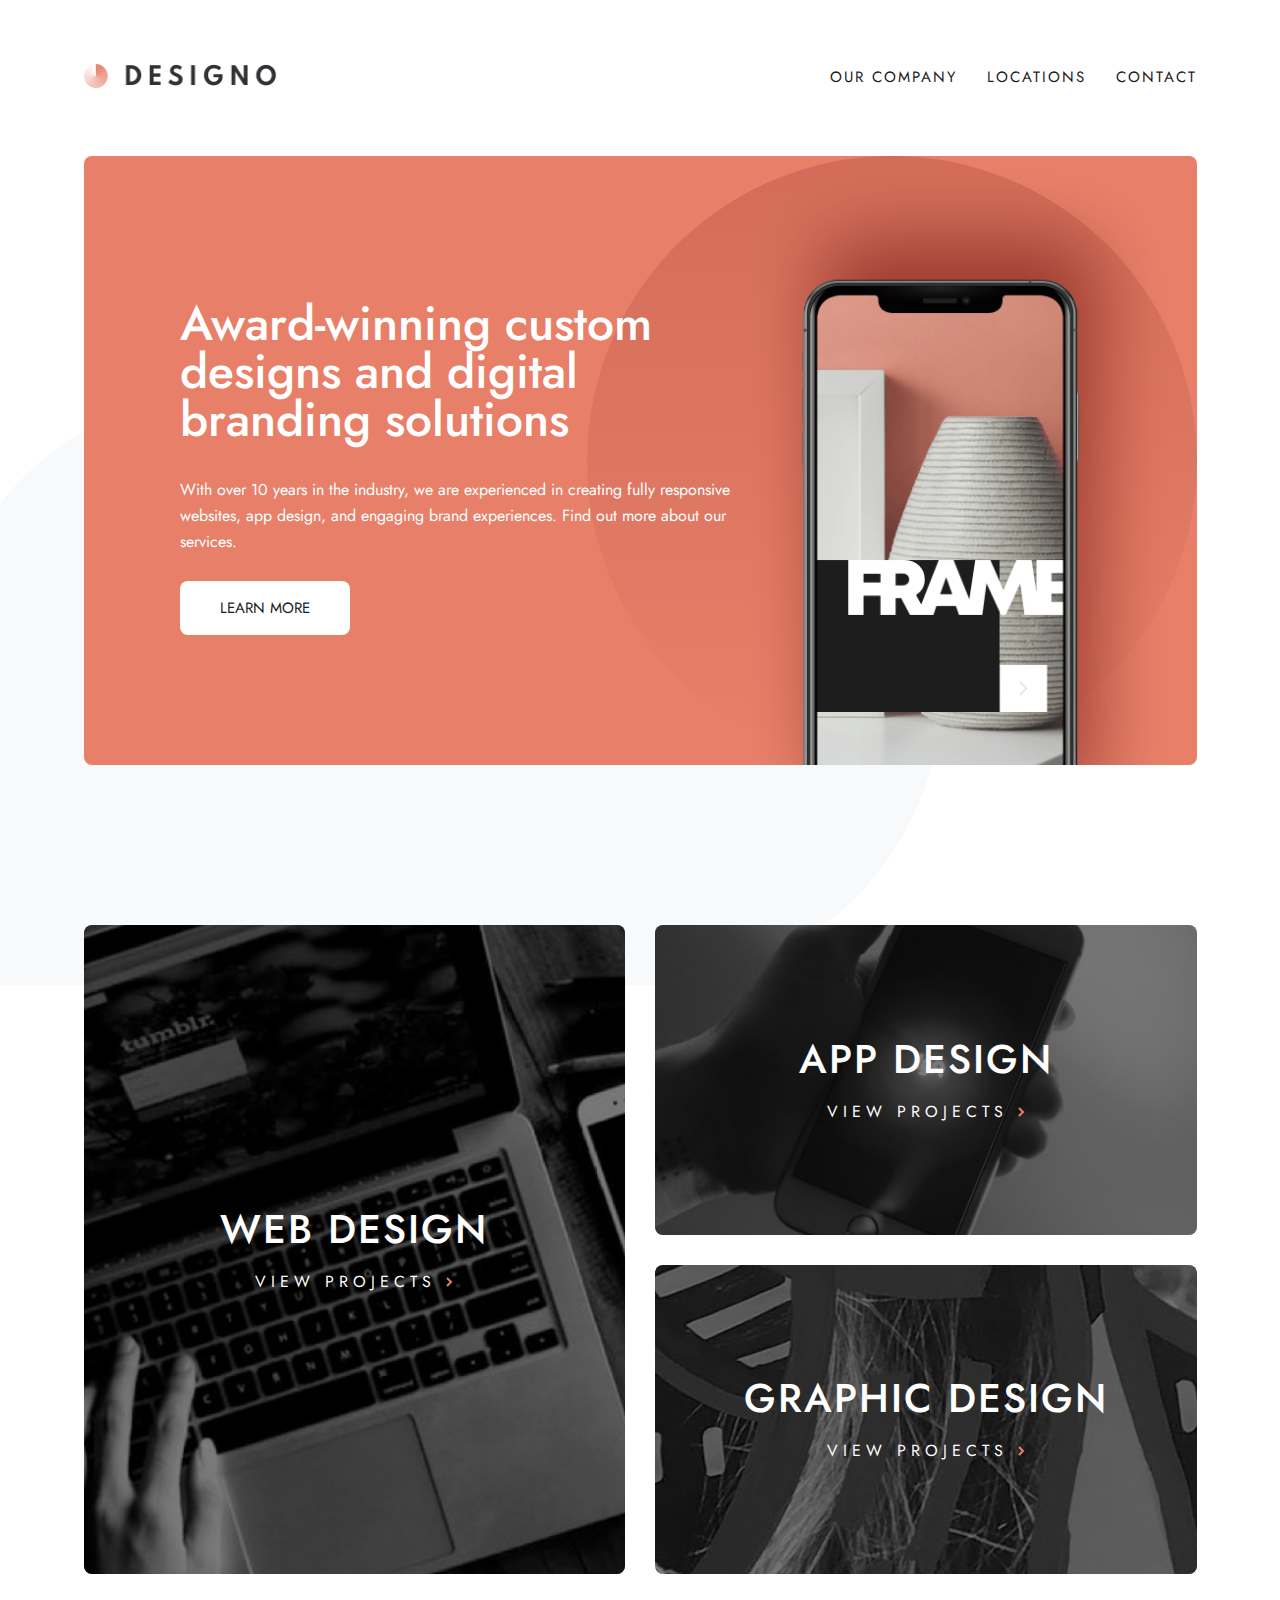
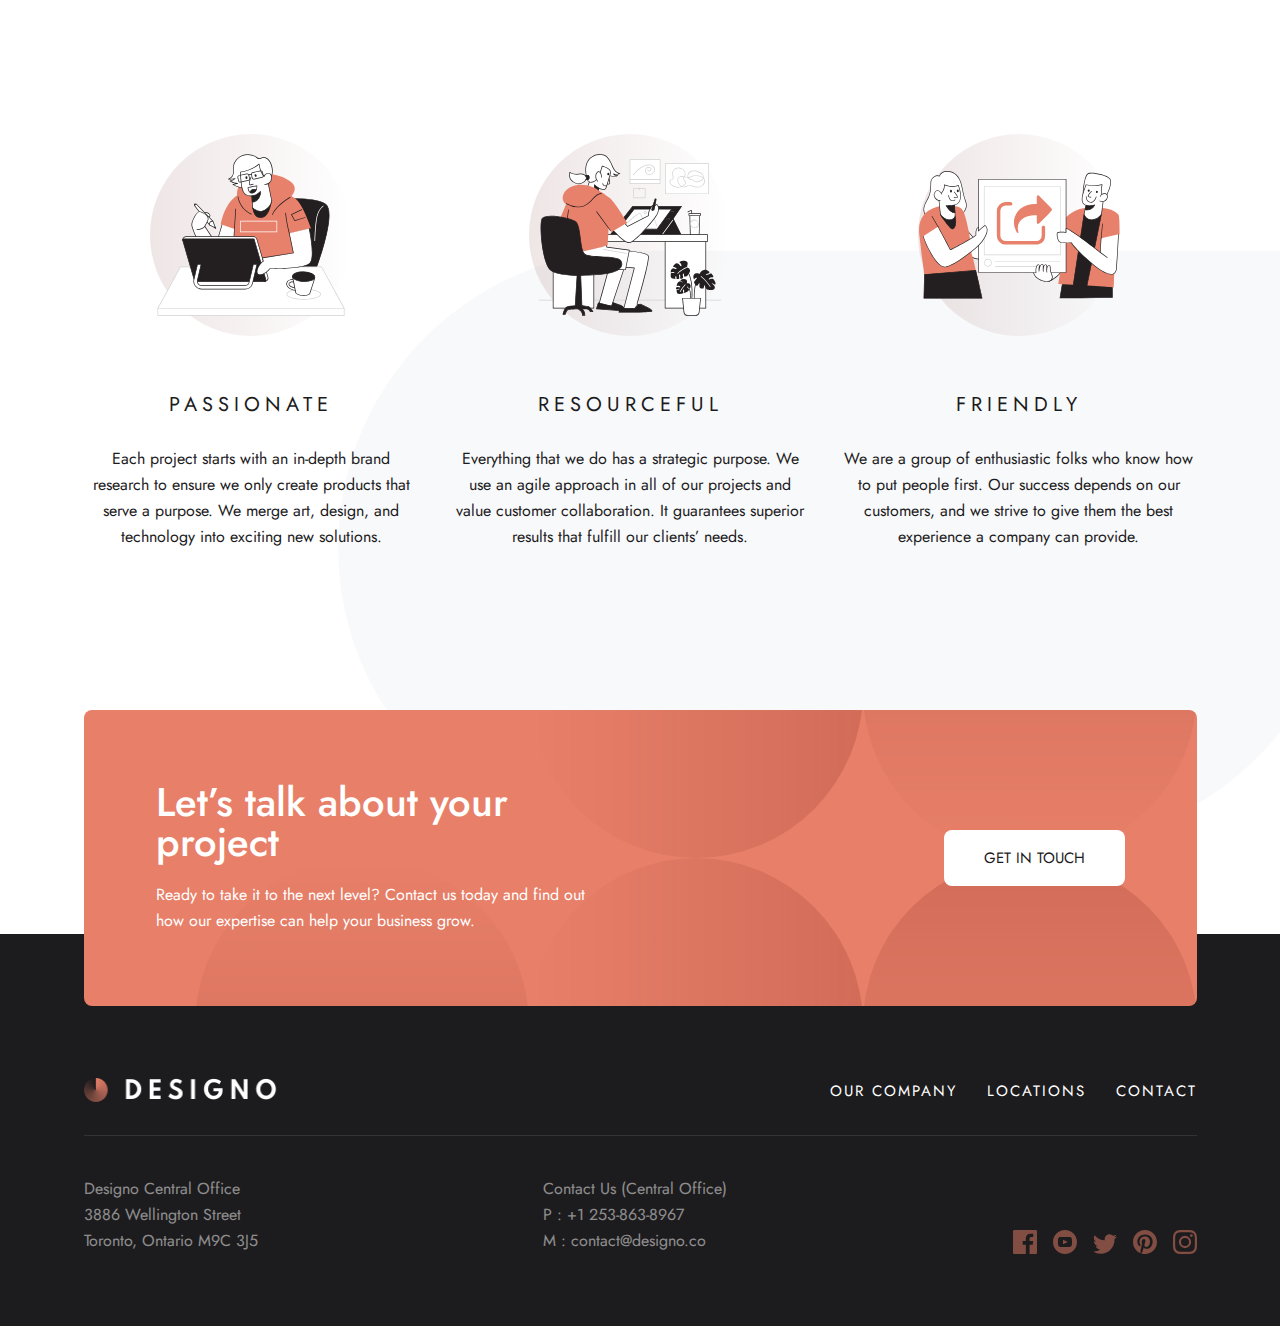
==== index.html @ 43e87605 "First commit of all project files." ====
<!DOCTYPE html>
<html lang="en">
<head>
  <meta charset="UTF-8">
  <meta name="viewport" content="width=device-width, initial-scale=1.0">

  <link rel="icon" type="image/png" sizes="32x32" href="./assets/favicon-32x32.png">
  <link rel="preconnect" href="https://fonts.googleapis.com">
  <link rel="preconnect" href="https://fonts.gstatic.com" crossorigin>
  <link href="https://fonts.googleapis.com/css2?family=Jost:wght@400;500&display=swap" rel="stylesheet">
  <link rel="stylesheet" href="styles/style.css">
  <link rel="stylesheet" href="styles/home-style.css">
  
  <title>Designo Agency Website | Frontend Mentor Challenge</title>
</head>
<body>
  <header class="flex max-width">
    <a href="index.html" class="logo"><img src="assets/shared/desktop/logo-dark.png" alt=""></a>
    <button id="menu-toggle" class="menu-toggle"><img class="menu-toggle__burger" src="assets/shared/mobile/icon-hamburger.svg" alt=""><img class="menu-toggle__close" src="assets/shared/mobile/icon-close.svg" alt=""></button>
    <ul id="header-nav-mobile" class="header__nav flex uppercase fs-300 ltr-spacing-1" role="list" hidden>
      <li><a href="about.html">Our company</a></li>
      <li><a href="locations.html">Locations</a></li>
      <li><a href="contact.html">Contact</a></li>
    </ul>
  </header>
  
  <main class="max-width">
    <div class="overlay"></div>

    <div class="hero clr-white">
      <h1 class="fs-700 line-height-1 medium">Award-winning custom designs and digital branding solutions</h1>
      <p>With over 10 years in the industry, we are experienced in creating fully responsive websites, app design, and engaging brand experiences. Find out more about our services.</p>
      <a href="about.html" class="btn btn--light">Learn more</a>
    </div>


    <div class="services container grid">
      <a href="web-design.html" class="services__box flex clr-white">
        <h2 class="uppercase fs-600 line-height-2 ltr-spacing-1 medium">Web design</h2>
        <div class="cta uppercase clr-white ltr-spacing-2">View projects <span><img src="assets/shared/desktop/icon-right-arrow.svg" alt=""></span></div>
      </a>

      <a href="app-design.html" class="services__box flex clr-white">
        <h2 class="uppercase fs-600 line-height-2 ltr-spacing-1 medium">App design</h2>
        <div class="cta uppercase clr-white ltr-spacing-2">View projects <span><img src="assets/shared/desktop/icon-right-arrow.svg" alt=""></span></div>
      </a>

      <a href="graphic-design.html" class="services__box flex clr-white">
        <h2 class="uppercase fs-600 line-height-2 ltr-spacing-1 medium">Graphic design</h2>
        <div class="cta uppercase clr-white ltr-spacing-2">View projects <span><img src="assets/shared/desktop/icon-right-arrow.svg" alt=""></span></div>
      </a>
    </div>

    <div class="about flex container">
        
      <div class="about__item grid">
        <img src="assets/home/desktop/illustration-passionate.svg" alt="" class="about__item__img">
        <h2 class="about__item__title uppercase fs-500 regular line-height-3 ltr-spacing-2">Passionate</h2>
        <p class="about__item__desc">Each project starts with an in-depth brand research to ensure we only create products that serve a purpose. We merge art, design, and technology into exciting new solutions.</p>
      </div>
      
      <div class="about__item grid">
        <img src="assets/home/desktop/illustration-resourceful.svg" alt="" class="about__item__img">
        <h2 class="about__item__title uppercase fs-500 regular line-height-3 ltr-spacing-2">Resourceful</h2>
        <p class="about__item__desc">Everything that we do has a strategic purpose. We use an agile approach in all of our projects and value customer collaboration. It guarantees superior results that fulfill our clients’ needs.</p>
      </div>
      
      <div class="about__item grid">
        <img src="assets/home/desktop/illustration-friendly.svg" alt="" class="about__item__img">
        <h2 class="about__item__title uppercase fs-500 regular line-height-3 ltr-spacing-2">Friendly</h2>
        <p class="about__item__desc"> We are a group of enthusiastic folks who know how to put people first. Our success depends on our customers, and we strive to give them the best experience a company can provide.</p>
      </div>
      
    </div>

    <div class="page-cta flex container clr-white">
      <div class="page-cta__desc">
        <h2 class="fs-600 line-height-1 medium">Let’s talk about your project</h2>
        <p>Ready to take it to the next level? Contact us today and find out how our expertise can help your business grow.</p>
      </div>
      <a href="contact.html" class="page-cta__btn btn btn--light">Get in touch</a>
    </div>
 
  </main>



  
  <footer class="bg-black">
    <div class="footer__top max-width grid">
      <a href="#" class="logo"><img src="assets/shared/desktop/logo-light.png" alt=""></a>

      <ul class="footer__top__nav flex uppercase fs-300 ltr-spacing-1 clr-white" role="list">
        <li><a href="about.html">Our company</a></li>
        <li><a href="locations.html">Locations</a></li>
        <li><a href="contact.html">Contact</a></li>
      </ul>

      <div class="footer__top__divider"></div>
    </div>

    <div class="footer__bottom max-width flex clr-white">

      <div class="footer__bottom__address">
        <p class="bold">Designo Central Office</p>
        <p>3886 Wellington Street</p>
        <p>Toronto, Ontario M9C 3J5</p>
      </div>

      <div class="footer__bottom__info">
        <p class="bold">Contact Us (Central Office)</p>
        <p>P : +1 253-863-8967</p>
        <p>M : contact@designo.co</p>
      </div>

      <div class="footer__bottom__social flex">
        <a href="" class="footer__social__facebook"><img src="assets/shared/desktop/icon-facebook.svg" alt=""></a>
        <a href="" class="footer__social__youtube"><img src="assets/shared/desktop/icon-youtube.svg" alt=""></a>
        <a href="" class="footer__social__twitter"><img src="assets/shared/desktop/icon-twitter.svg" alt=""></a>
        <a href="" class="footer__social__pinterest"><img src="assets/shared/desktop/icon-pinterest.svg" alt=""></a>
        <a href="" class="footer__social__instagram"><img src="assets/shared/desktop/icon-instagram.svg" alt=""></a>
      </div>
    </div>
  </footer>

  <script src="apps/app.js"></script>
</body>
</html>
---- styles/style.css ----
/*************************/
/**** CUSTOM VARIABLES ***/
/*************************/

:root {

  /* Font families */
  --ff-sans: 'Jost', sans-serif;

  /* Font sizes */
  --fs-700: 2rem;
  --fs-600: 1.75rem;
  --fs-500: 1.25rem;
  --fs-400: 0.9375rem;
  --fs-300: 0.9375rem;
  
  /* Font weights */
  --fw-medium: 500;
  --fw-reg: 400;

  /* Letter spacing */
  --ltr-sp-1: 2px;
  --ltr-sp-2: 5px;

  /* Line heights */
  --lh-1: 1.125;
  --lh-2: 1.2;
  --lh-3: 1.3;
  --lh-4: 1.625;

  /* Colors */
  --clr-accent: 11 73% 66%;
  --clr-accent-light: 11 100% 80%;
  --clr-accent-lightest: 12 100% 98%;
  
  --clr-black: 270 3% 11%;
  --clr-grey-dark: 264 5% 20%;

  --clr-grey-light: 210 17% 95%;
  --clr-white: 0 0% 100%;

  --gap: 1.875rem;

}

@media (min-width: 42em){
  :root {
  
    /* Font sizes */
    --fs-700: 3rem;
    --fs-600: 2.5rem;
    --fs-500: 1.25rem;
    --fs-400: 1rem;
    --fs-300: 0.9375rem;
  

    /* Line heights */
    --lh-1: 1;
    --lh-2: 1.2;
    --lh-3: 1.3;
    --lh-4: 1.625;
  
    --gap: 1.875rem;
  
  }
}

@media (min-width: 60em){
  :root {
  
    /* Font sizes */
    --fs-700: 3rem;
    --fs-600: 2.5rem;
    --fs-500: 1.25rem;
    --fs-400: 1rem;
    --fs-300: 0.9375rem;
  
 
    /* Line heights */
    --lh-1: 1;
    --lh-2: 1.2;
    --lh-3: 1.3;
    --lh-4: 1.625;
  
    --gap: 1.875rem;
  
  }
}



/*************************/
/********* RESET *********/
/*************************/

/* Box sizing rules */
*,
*::before,
*::after {
  box-sizing: border-box;
}

*{
  outline-offset: 10px;
  transition: outline-offset .1s ease-in;
}

*:focus {
  outline-offset: 5px;
  outline: 2px solid hsl(var(--clr-grey-dark) / .4);
}

/* Remove default margin */
body,
h1,
h2,
h3,
h4,
p,
figure,
blockquote,
dl,
dd {
  margin: 0;
}

/* Remove list styles on ul, ol elements with a list role, which suggests default styling will be removed */
ul[role='list'],
ol[role='list'] {
  list-style: none;
  margin: 0;
  padding: 0;
}

/* Set core root defaults */
html:focus-within {
  scroll-behavior: smooth;
}

/* Set core body defaults */
body {
  font-family: var(--ff-sans);
  font-weight: 400;
  font-size: var(--fs-400);
  color: hsl(var(--clr-black));
  min-height: 100vh;
  width: 100%;
  text-rendering: optimizeSpeed;
  line-height: var(--lh-4);
  position: relative;
  overflow-x: hidden;
}

body.noscroll {
    position: fixed; 
    overflow-y: scroll;
    width: 100%;
}

a {
  color: hsl(var(--clr-black));
  text-decoration: none;
}

/* Make images easier to work with */
img,
picture {
  max-width: 100%;
  display: block;
}

/* Inherit fonts for inputs and buttons */
input,
button,
textarea,
select {
  font: inherit;
}

/* Remove all animations, transitions and smooth scroll for people that prefer not to see them */
@media (prefers-reduced-motion: reduce) {
  html:focus-within {
   scroll-behavior: auto;
  }
  
  *,
  *::before,
  *::after {
    animation-duration: 0.01ms !important;
    animation-iteration-count: 1 !important;
    transition-duration: 0.01ms !important;
    scroll-behavior: auto !important;
  }
}


/*************************/
/**** UTILITY CLASSES ****/
/*************************/

.grid {
  display: grid;
  gap: var(--gap);
}

.flex {
  display: flex;
  gap: var(--gap);
}

.max-width {
  max-width: 1145px;
  margin: 0 auto;
  padding-inline: 1.5rem;
}

.container {
  margin-top: 120px;
}

.uppercase {
  text-transform: uppercase;
}

/* Font sizes */
.fs-700{font-size: var(--fs-700);}
.fs-600{font-size: var(--fs-600);}
.fs-500{font-size: var(--fs-500);}
.fs-400{font-size: var(--fs-400);}
.fs-300{font-size: var(--fs-300);}

/* Font weights */
.medium{font-weight: var(--fw-medium);}
.regular{font-weight: var(--fw-reg);}

/* Letter spacing */
.ltr-spacing-1{letter-spacing: var(--ltr-sp-1);}
.ltr-spacing-2{letter-spacing: var(--ltr-sp-2);}

/* Line heights */
.line-height-1{line-height: var(--lh-1);}
.line-height-2{line-height: var(--lh-2);}
.line-height-3{line-height: var(--lh-3);}
.line-height-4{line-height: var(--lh-4);}

/* Text colors */
.clr-accent{color: hsl(var(--clr-accent));}
.clr-black{color: hsl(var(--clr-black));}
.clr-grey-dark{color: hsl(var(--clr-grey-dark));}
.clr-white{color: hsl(var(--clr-white));}

/* Background colors */
.bg-accent{background-color: hsl(var(--clr-accent));}
.bg-accent-light{background-color: hsl(var(--clr-accent-light));}
.bg-accent-lightest{background-color: hsl(var(--clr-accent-lightest));}
.bg-black{background-color: hsl(var(--clr-black));}
.bg-grey-dark{background-color: hsl(var(--clr-grey-dark));}
.bg-grey-light{background-color: hsl(var(--clr-grey-light));}
.bg-white{background-color: hsl(var(--clr-white));}

@media (min-width: 48em) {

  .max-width {
    padding-inline: 2rem;
  }

}

@media (min-width: 60em) {
 
  .max-width {
    padding-inline: 1rem;
  }

  .container {
    margin-top: 160px;
  }

}

/*************************/
/****** COMPONENTS *******/
/*************************/


/* Body background shapes */

@media (min-width: 60em) {

  body::before {
    content: url(/assets/shared/desktop/bg-pattern-leaf.svg);
    position: absolute;
    left: 50vw;
    z-index: -1;
    transform: translate(-70%, 45%);
  }
  
  body::after {
    content: url(/assets/shared/desktop/bg-pattern-leaf.svg);
    position: absolute;
    bottom: 0;
    right: 50vw;
    transform: translate(70%,-80%) scale(-1,-1);
    z-index: -1;
  }
  
}



/* Header */

header {
  justify-content: space-between;
  align-items: center;
  padding: 2rem 2.5rem;
  border-bottom: 1px solid hsl(var(--clr-white) / .1);
  position: relative;
  z-index: 20;
}

.logo {
  max-width: 200px;
  outline-color: hsl(var(--clr-accent));
}

.menu-toggle {
  position: relative;
  width: 20px;
  height: 20px;
  cursor: pointer;
  outline-color: hsl(var(--clr-accent));
  border: none;
  background: transparent;
  padding: 0;
}

.menu-toggle img{
  position: absolute;
  left: 0;
  top: 0;
  transition: opacity .1s linear;
}

.menu-hamburger {
  opacity: 1;
}

.menu-toggle__close {
  opacity: 0;
}

.header__nav {
  flex-direction: column;
  position: absolute;
  top: 5.5rem;
  left: 0;
  right: 0;
  padding: 2rem!important;
  background-color: hsl(var(--clr-black));
  z-index: 15;
  opacity: 0;
  transform: translateY(-200%);
  transform-origin: top right;
  transition: opacity .2s ease-in, transform 0s linear .2s;
}

.header__nav.active {
  opacity: 1;
  transform: translateY(0);
  transition: opacity .4s ease-in;
}

.header__nav a {
  color: hsl(var(--clr-white));
  text-decoration: none;
  outline-color: hsl(var(--clr-accent));
}

.header__nav a:hover {
  text-decoration: underline;
}

.overlay.active {
  background-color: hsl(var(--clr-black) / .6);
  position: absolute;
  top: 5.5rem;
  bottom: 0;
  left: 0;
  right: 0;
  z-index: 5;
}

@media (min-width: 48em) {
  header {
    padding-block: 4rem;
  }

  .menu-toggle {
    display: none;
  }

  .header__nav {
    flex-direction: row;
    position: relative;
    top: unset;
    left: unset;
    right: unset;
    padding: 0rem!important;
    background-color: hsl(var(--clr-white));
    opacity: 1;
    transform: translateX(0);
  }

  .header__nav a {
    color: hsl(var(--clr-black));
  }
}



/* Main */

main {
  padding-inline: 2.5rem;
}


/* Black grid styles */

.services {
  grid-template-columns: 1fr;
}

.services__box {
  border-radius: 8px;
  aspect-ratio: 1.75;
  flex-direction: column;
  align-items: center;
  justify-content: center;
  gap: 1rem;
  cursor: pointer;
  position: relative;
  z-index: 1;
  transition: all .2s ease-in;
}

.services__box:after {
  content:'';
  position: absolute;
  top: 0;
  left: 0;
  bottom: 0;
  right: 0;
  background-color: hsl(0, 0%, 0%, .5);
  z-index: 2;
  border-radius: 8px;
  transition: all .2s ease-in;
}

.services__box:hover:after {
  background-color: hsl(var(--clr-accent) / .8);
}

.services h2,
.services .cta {
  position: relative;
  z-index: 3;
  transition: all .2s ease-in;
}

.services span {
  display: inline-block;
  transition: all .2s ease-in;
}

.services__box:hover .cta {
  transform: translateX(15px);
}

.services__box:hover .cta span {
  transform: translateX(-400%);
  opacity: 0;
}

@media (min-width: 48em) {

  .services__box {
    aspect-ratio: 3.4;
  }

}

@media (min-width: 60em) {
 
  .services {
    grid-template-columns: 1fr 1fr;
  }

  .services__box {
    aspect-ratio: 1.75;
  }


}


/* Buttons */

.btn {
  font-size: var(--fs-300);
  border: none;
  border-radius: 8px;
  padding: 1rem 2.5rem;
  max-width: 200px;
  cursor: pointer;
  text-transform: uppercase;
  text-decoration: none;
  transition: background-color .3s ease, color .3s ease;
}

.btn--light {
  background-color: hsl(var(--clr-white));
}

.btn--light:hover,
.btn--peach:hover {
  background-color: hsl(var(--clr-accent-light));
  color: hsl(var(--clr-white));
}

.btn--light:hover,
.btn--peach:hover {
  background-color: hsl(var(--clr-accent-light));
  color: hsl(var(--clr-white));
}

.btn--peach {
  background-color: hsl(var(--clr-accent));
  color: hsl(var(--clr-white));
}



/* Locations */

.locations {
  flex-direction: column;
  gap: 5rem;
  margin-bottom: 120px;
}

.locations__item {
  text-align: center;
  gap: .5rem;
  justify-items: center;
}

.locations__item__img {
  background-image: url(/assets/shared/desktop/bg-pattern-small-circle.svg);
  background-size: contain;
  background-repeat: no-repeat;
  margin: 0 auto;
}

.locations__item__title {
  padding-block: 2.4em 1.3em;
}


@media (min-width: 60em) {
 
  .locations {
    flex-direction: row;
    margin-bottom: 160px;
    justify-content: center;
    gap: 11rem;
  }

  .locations__item {
    text-align: center;
    gap: .5rem;
    grid-template-areas:
      'img'
      'title'
      'desc';
  }

  .locations__item__img {
    padding-right: 0;
  }

  .locations__item__title {
    padding-block: 2.4em 1em;
  }

}


/* Page CTA */

.page-cta {
  border-radius: 8px;
  padding: 4rem 1.5rem;
  text-align: center;
  flex-direction: column;
  justify-content: space-between;
  align-items: center;
  margin-bottom: -4.5rem;
  position: relative;
  z-index-2;

  background: url(/assets/shared/desktop/bg-pattern-call-to-action.svg), hsl(var(--clr-accent));
  background-size: 275%;
  background-repeat: no-repeat;
  background-position: center right;
}

.page-cta__desc {
  max-width: 500px;
}

.page-cta__desc h2 {
  padding-bottom: .5em;
}


@media (min-width: 48em) {

  .page-cta {
    padding: 3.6rem;
    background-size: 150%;
    background-position: center center;
  }

}

@media (min-width: 60em) {
 
  .page-cta {
    padding: 4.5rem;
    background-size: 90%;
    flex-direction: row;
    text-align: left;
    background-position: center right;
  }

  .page-cta__desc {
    max-width: 450px;
  }

}

/* Footer */

footer {
  padding: 9rem 0 4.5rem;
  text-align: center;
}

.footer__top {
  padding-bottom: 2.5rem;
  justify-items: center;
  grid-template-columns: 1fr;
  grid-template-areas:
    'logo'
    'divider'
    'menu';
}

.footer__top .logo {
  grid-area: logo;

}

.footer__top ul {
  grid-area: menu;
  flex-direction: column;
  align-items: center;
}

.footer__top a {
  color: hsl(var(--clr-white));
  text-decoration: none;
}

.footer__top a:hover {
  text-decoration: underline;
}

.footer__top__divider {
  grid-area: divider;
  width: 100%;
  border-bottom: 1px solid hsl(var(--clr-white) / .1);
}

.footer__bottom {
  flex-direction: column;
  align-items: center;
  opacity: .5;
  gap: 2.5rem;
}

.footer__bottom__social {
  align-items: flex-end;
  gap: 1rem;
}

.footer__bottom__social a:hover img {
  fill: hsl(var(--clr-accent-light));
}


@media (min-width: 48em) {

  footer {
    text-align: left;
  }

  .footer__top {
    padding-bottom: 2.5rem;
    justify-items: unset;
    grid-template-columns: 1fr 1fr;
    grid-template-areas:
      'logo menu'
      'divider divider';
  }

  .footer__top ul {
    flex-direction: row;
    justify-content: end;
  }

  .footer__top li:hover {
    text-decoration: underline;
  }

  .footer__bottom {
    flex-direction: row;
    justify-content: space-between;
    align-items: end;
    opacity: .5;
  
  }

  .footer__bottom__social a {
    transition: transform .2s ease;
  }

  .footer__bottom__social a:hover {
    transform: scale(1.2,1.2);
  }


}
---- styles/home-style.css ----
/* Body background shapes variation */

@media (min-width: 60em) {

  body::before {
    transform: translate(-70%, 65%);
  }
  
}

/* Hero section */

.hero {
  padding: 5rem 1.5rem 29rem;
  margin-inline: -1.5rem;
  text-align: center;
  background: url(/assets/home/desktop/image-hero-phone.png), url(/assets/home/desktop/bg-pattern-hero-home.svg), hsl(var(--clr-accent));
  background-repeat: no-repeat;
  background-position: 50% calc(28rem - 25vw), center left;
  background-size: cover, 170%;
}

.hero h1 {
  padding-bottom: .7em;
}

.hero p {
  padding-bottom: 2.5rem;
}

@media(min-width: 42em){
  .hero {
    border-radius: 8px;
    margin-inline:0;
    padding: 4rem 6rem 25rem;
    background-position: 50% calc(38rem - 33vw), center left;
    background-size: 70%, 170%;
  }

  .hero h1,
  .hero p {
    max-width:550px;
    margin-inline: auto;
  }  
}

@media(min-width: 60em){
  .hero {
    padding: 9rem 6rem;
    text-align: left;
    background-position: 110% 15%, right center;
    background-size: 55%, contain;
  }

  .hero h1,
  .hero p {
    margin: 0;
  }
}



/* Black grid styles */

.services__box:first-child {
  aspect-ratio: 1.75;
  background: url(/assets/home/desktop/image-web-design-large.jpg);
  background-size: 115%;
  background-repeat: no-repeat;
  background-position: center;
}

.services__box:nth-child(2) {
  background: url(/assets/home/desktop/image-app-design.jpg);
  background-size: 115%;
  background-repeat: no-repeat;
  background-position: center;
}

.services__box:nth-child(3) {
  background: url(/assets/home/desktop/image-graphic-design.jpg);
  background-size: 115%;
  background-repeat: no-repeat;
  background-position: center;
}

.services__box:hover {
  background-size: 120%;
}

@media (min-width: 48em) {

  .services__box:first-child {
    aspect-ratio: 3.4;
  }

}

@media (min-width: 60em) {
 
  .services {
    grid-template-columns: 1fr 1fr;
  }
  .services__box:first-child {
    grid-row: 1 / 3;
    aspect-ratio: unset;
  }

}


/* About */

.about {
  flex-direction: column;
  gap: 5rem;
}

.about__item {
  text-align: center;
  gap: .5rem;
}

.about__item__img {
  margin: 0 auto;
  background-image: url(/assets/shared/desktop/bg-pattern-small-circle.svg);
  background-size: contain;
  background-repeat: no-repeat;

}

.about__item__title {
  padding-block: 2.4em 1.3em;
}


@media (min-width: 48em) {
  .about__item {
    text-align: left;
    grid-template-areas:
      'img title'
      'img desc';
  }

  .about__item__img {
    grid-area: img;
    padding-right: 2rem;
  }

  .about__item__title {
    grid-area: title;
    padding-block: 0 .7em;
    align-self: end;
  }

  .about__item__desc {
    grid-area: desc;
  }
}

@media (min-width: 60em) {
 
  .about {
    flex-direction: row;
    gap: var(--gap);
  }

  .about__item {
    text-align: center;
    gap: .5rem;
    grid-template-areas:
      'img'
      'title'
      'desc';
  }

  .about__item__img {
    padding-right: 0;
  }

  .about__item__title {
    padding-block: 2.4em 1em;
  }

}
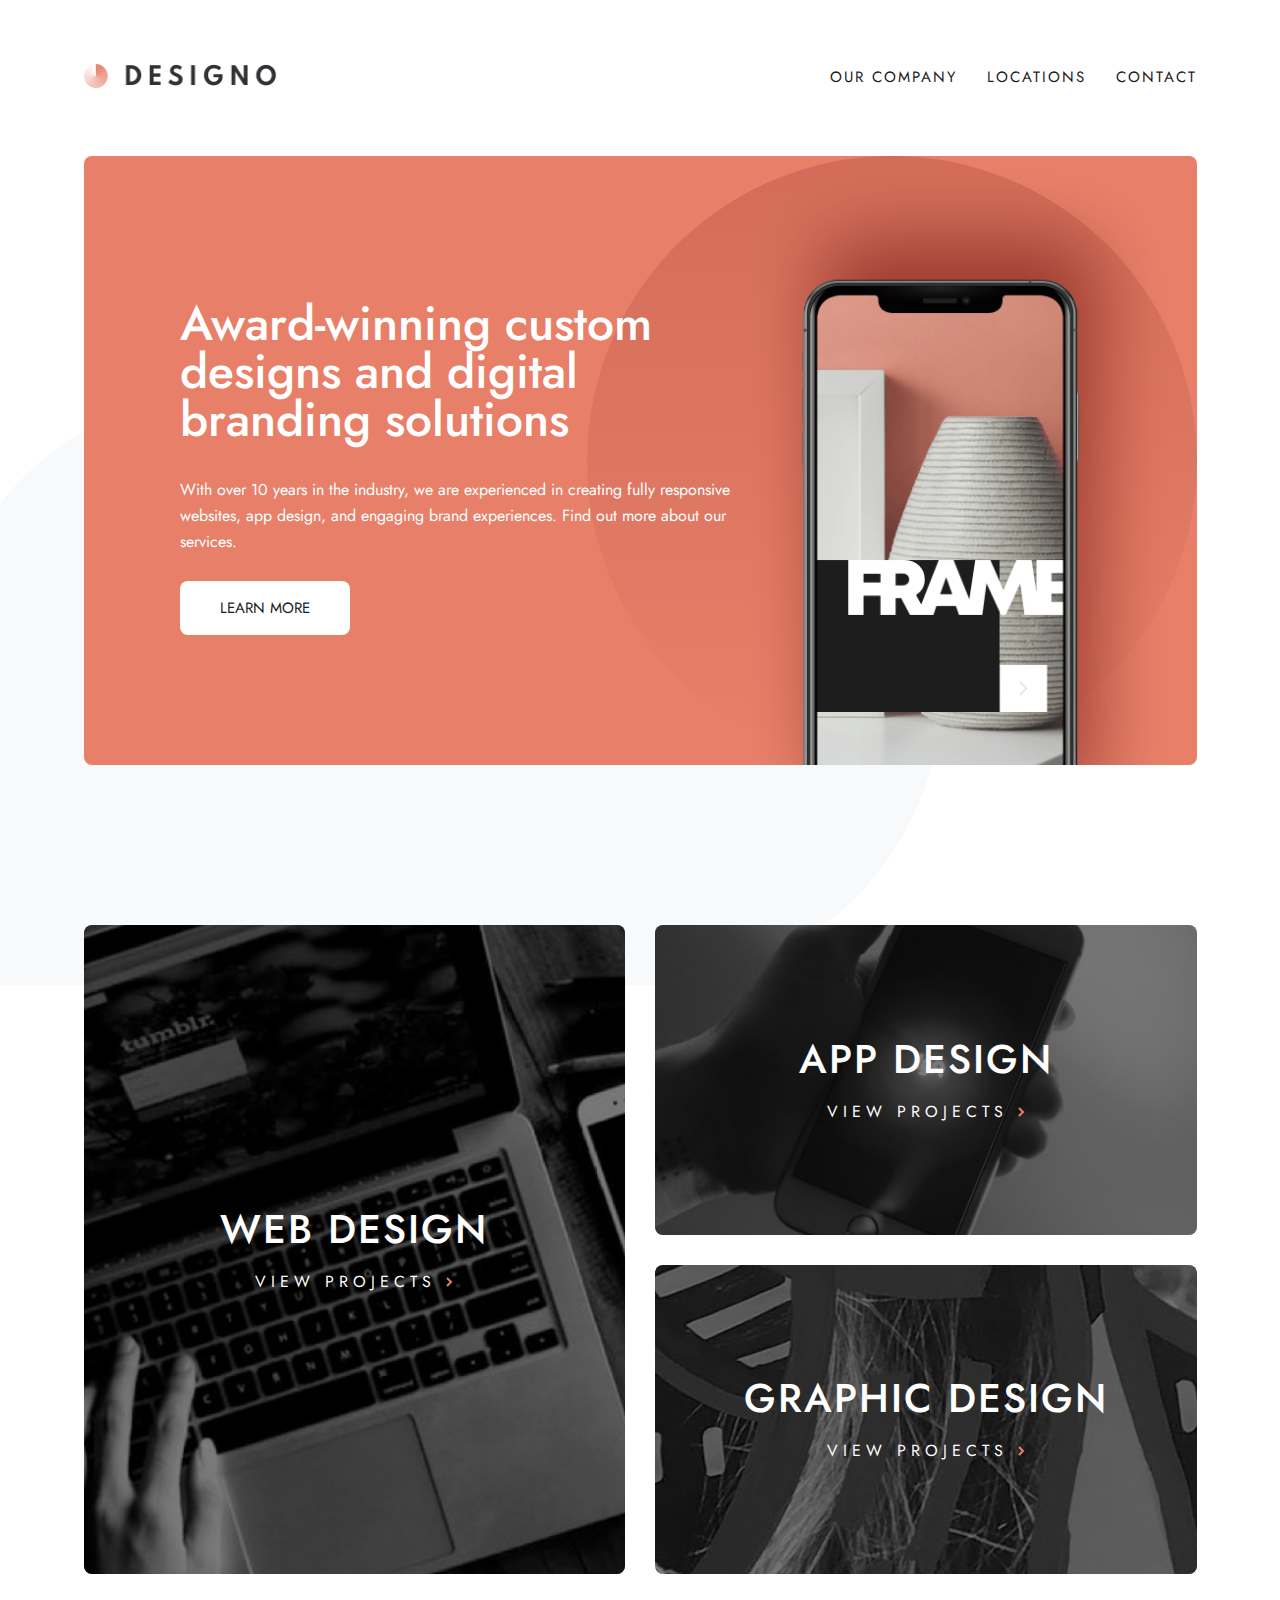
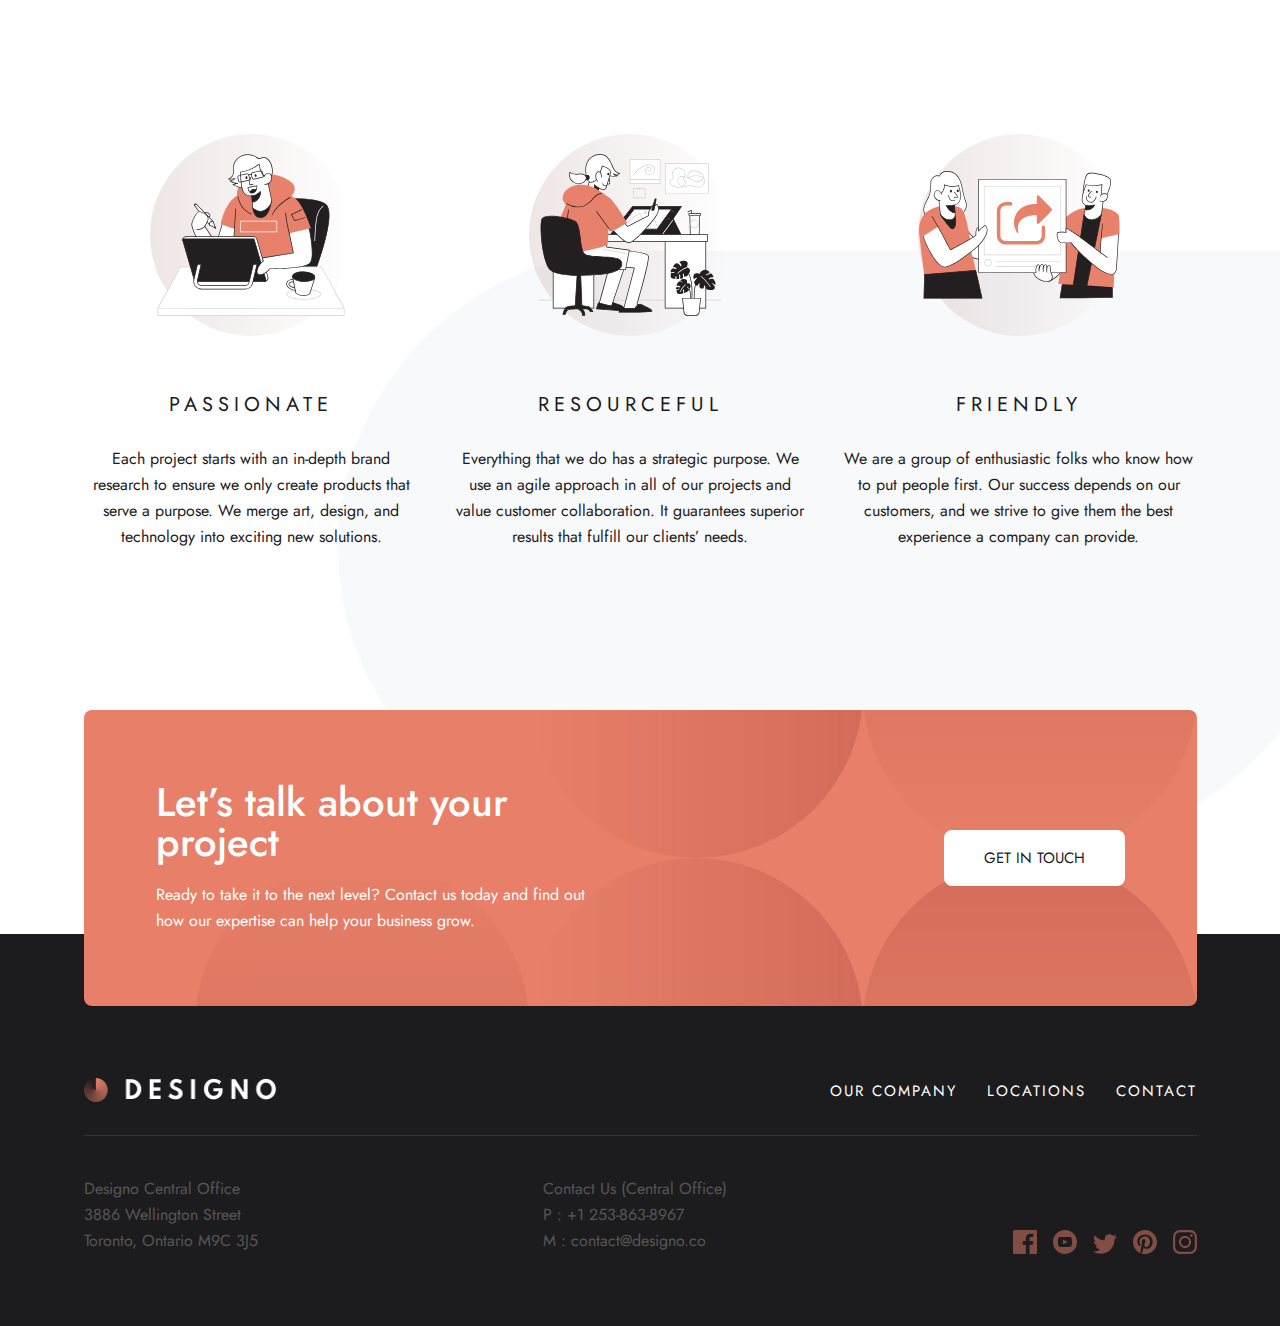
==== commit ae4f5385: "Fixed accessibility issues with images." ====
--- a/index.html
+++ b/index.html
@@ -15,8 +15,8 @@
 </head>
 <body>
   <header class="flex max-width">
-    <a href="index.html" class="logo"><img src="assets/shared/desktop/logo-dark.png" alt=""></a>
-    <button id="menu-toggle" class="menu-toggle"><img class="menu-toggle__burger" src="assets/shared/mobile/icon-hamburger.svg" alt=""><img class="menu-toggle__close" src="assets/shared/mobile/icon-close.svg" alt=""></button>
+    <a href="index.html" class="logo"><img src="assets/shared/desktop/logo-dark.png" alt="Go to homepage"></a>
+    <button id="menu-toggle" class="menu-toggle" aria-expanded="false"><img class="menu-toggle__burger" src="assets/shared/mobile/icon-hamburger.svg" alt=""><img class="menu-toggle__close" src="assets/shared/mobile/icon-close.svg" alt=""></button>
     <ul id="header-nav-mobile" class="header__nav flex uppercase fs-300 ltr-spacing-1" role="list" hidden>
       <li><a href="about.html">Our company</a></li>
       <li><a href="locations.html">Locations</a></li>
@@ -30,22 +30,22 @@
     <div class="hero clr-white">
       <h1 class="fs-700 line-height-1 medium">Award-winning custom designs and digital branding solutions</h1>
       <p>With over 10 years in the industry, we are experienced in creating fully responsive websites, app design, and engaging brand experiences. Find out more about our services.</p>
-      <a href="about.html" class="btn btn--light">Learn more</a>
+      <a href="about.html" class="btn btn--light" role="button" tabindex="0">Learn more</a>
     </div>
 
 
     <div class="services container grid">
-      <a href="web-design.html" class="services__box flex clr-white">
+      <a href="web-design.html" class="services__box flex clr-white" role="button" tabindex="0">
         <h2 class="uppercase fs-600 line-height-2 ltr-spacing-1 medium">Web design</h2>
         <div class="cta uppercase clr-white ltr-spacing-2">View projects <span><img src="assets/shared/desktop/icon-right-arrow.svg" alt=""></span></div>
       </a>
 
-      <a href="app-design.html" class="services__box flex clr-white">
+      <a href="app-design.html" class="services__box flex clr-white" role="button" tabindex="0">
         <h2 class="uppercase fs-600 line-height-2 ltr-spacing-1 medium">App design</h2>
         <div class="cta uppercase clr-white ltr-spacing-2">View projects <span><img src="assets/shared/desktop/icon-right-arrow.svg" alt=""></span></div>
       </a>
 
-      <a href="graphic-design.html" class="services__box flex clr-white">
+      <a href="graphic-design.html" class="services__box flex clr-white" role="button" tabindex="0">
         <h2 class="uppercase fs-600 line-height-2 ltr-spacing-1 medium">Graphic design</h2>
         <div class="cta uppercase clr-white ltr-spacing-2">View projects <span><img src="assets/shared/desktop/icon-right-arrow.svg" alt=""></span></div>
       </a>
@@ -78,7 +78,7 @@
         <h2 class="fs-600 line-height-1 medium">Let’s talk about your project</h2>
         <p>Ready to take it to the next level? Contact us today and find out how our expertise can help your business grow.</p>
       </div>
-      <a href="contact.html" class="page-cta__btn btn btn--light">Get in touch</a>
+      <a href="contact.html" class="page-cta__btn btn btn--light" role="button" tabindex="0">Get in touch</a>
     </div>
  
   </main>
@@ -114,11 +114,11 @@
       </div>
 
       <div class="footer__bottom__social flex">
-        <a href="" class="footer__social__facebook"><img src="assets/shared/desktop/icon-facebook.svg" alt=""></a>
-        <a href="" class="footer__social__youtube"><img src="assets/shared/desktop/icon-youtube.svg" alt=""></a>
-        <a href="" class="footer__social__twitter"><img src="assets/shared/desktop/icon-twitter.svg" alt=""></a>
-        <a href="" class="footer__social__pinterest"><img src="assets/shared/desktop/icon-pinterest.svg" alt=""></a>
-        <a href="" class="footer__social__instagram"><img src="assets/shared/desktop/icon-instagram.svg" alt=""></a>
+        <a href="#" class="footer__social__facebook" role="button" tabindex="0"><img src="assets/shared/desktop/icon-facebook.svg" alt="Follow us on Facebook"></a>
+        <a href="#" class="footer__social__youtube" role="button" tabindex="0"><img src="assets/shared/desktop/icon-youtube.svg" alt="Follow us on Youtube"></a>
+        <a href="#" class="footer__social__twitter" role="button" tabindex="0"><img src="assets/shared/desktop/icon-twitter.svg" alt="Follow us on Twitter"></a>
+        <a href="#" class="footer__social__pinterest" role="button" tabindex="0"><img src="assets/shared/desktop/icon-pinterest.svg" alt="Follow us on Pinterest"></a>
+        <a href="#" class="footer__social__instagram" role="button" tabindex="0"><img src="assets/shared/desktop/icon-instagram.svg" alt="Follow us on Instagram"></a>
       </div>
     </div>
   </footer>
--- a/styles/style.css
+++ b/styles/style.css
@@ -100,14 +100,9 @@
   box-sizing: border-box;
 }
 
-*{
-  outline-offset: 10px;
-  transition: outline-offset .1s ease-in;
-}
-
 *:focus {
-  outline-offset: 5px;
-  outline: 2px solid hsl(var(--clr-grey-dark) / .4);
+  outline-offset: 3px;
+  outline: 3px solid hsl(var(--clr-grey-dark) / .4);
 }
 
 /* Remove default margin */
@@ -186,9 +181,21 @@
   *,
   *::before,
   *::after {
+    -o-animation-duration: 0.01ms !important;
+    -moz-animation-duration: 0.01ms !important;
+    -webkit-animation-duration: 0.01ms !important;
     animation-duration: 0.01ms !important;
+
+    -o-animation-iteration-count: 1 !important;
+    -moz-animation-iteration-count: 1 !important;
+    -webkit-animation-iteration-count: 1 !important;
     animation-iteration-count: 1 !important;
+
+    -o-transition-duration: 0.01ms !important;
+    -moz-transition-duration: 0.01ms !important;
+    -webkit-transition-duration: 0.01ms !important;
     transition-duration: 0.01ms !important;
+
     scroll-behavior: auto !important;
   }
 }
@@ -199,11 +206,15 @@
 /*************************/
 
 .grid {
+  display: -ms-grid;
   display: grid;
   gap: var(--gap);
 }
 
 .flex {
+  display: -webkit-box;
+  display: -webkit-flex;
+  display: -ms-flexbox;
   display: flex;
   gap: var(--gap);
 }
@@ -288,18 +299,26 @@
 @media (min-width: 60em) {
 
   body::before {
-    content: url(/assets/shared/desktop/bg-pattern-leaf.svg);
+    content: url(../assets/shared/desktop/bg-pattern-leaf.svg);
     position: absolute;
     left: 50vw;
     z-index: -1;
+    -o-transform: translate(-70%, 45%);
+    -ms-transform: translate(-70%, 45%);
+    -moz-transform: translate(-70%, 45%);
+    -webkit-transform: translate(-70%, 45%);
     transform: translate(-70%, 45%);
   }
   
   body::after {
-    content: url(/assets/shared/desktop/bg-pattern-leaf.svg);
+    content: url(../assets/shared/desktop/bg-pattern-leaf.svg);
     position: absolute;
     bottom: 0;
     right: 50vw;
+    -o-transform: translate(70%,-80%) scale(-1,-1);
+    -ms-transform: translate(70%,-80%) scale(-1,-1);
+    -moz-transform: translate(70%,-80%) scale(-1,-1);
+    -webkit-transform: translate(70%,-80%) scale(-1,-1);
     transform: translate(70%,-80%) scale(-1,-1);
     z-index: -1;
   }
@@ -339,6 +358,9 @@
   position: absolute;
   left: 0;
   top: 0;
+  -o-transition: opacity .1s linear;
+  -moz-transition: opacity .1s linear;
+  -webkit-transition: opacity .1s linear;
   transition: opacity .1s linear;
 }
 
@@ -351,6 +373,9 @@
 }
 
 .header__nav {
+  -ms-flex-direction: column;
+  -moz-flex-direction: column;
+  -webkit-flex-direction: column;
   flex-direction: column;
   position: absolute;
   top: 5.5rem;
@@ -360,14 +385,35 @@
   background-color: hsl(var(--clr-black));
   z-index: 15;
   opacity: 0;
+  -o-transform: translateY(-200%);
+  -ms-transform: translateY(-200%);
+  -moz-transform: translateY(-200%);
+  -webkit-transform: translateY(-200%);
   transform: translateY(-200%);
+
+  -o-transform-origin: top right;
+  -ms-transform-origin: top right;
+  -moz-transform-origin: top right;
+  -webkit-transform-origin: top right;
   transform-origin: top right;
+
+  -o-transition: opacity .2s ease-in, transform 0s linear .2s;
+  -moz-transition: opacity .2s ease-in, transform 0s linear .2s;
+  -webkit-transition: opacity .2s ease-in, transform 0s linear .2s;
   transition: opacity .2s ease-in, transform 0s linear .2s;
 }
 
 .header__nav.active {
   opacity: 1;
+  -o-transform: translateY(0);
+  -ms-transform: translateY(0);
+  -moz-transform: translateY(0);
+  -webkit-transform: translateY(0);
   transform: translateY(0);
+
+  -o-transition: opacity .4s ease-in;
+  -moz-transition: opacity .4s ease-in;
+  -webkit-transition: opacity .4s ease-in;
   transition: opacity .4s ease-in;
 }
 
@@ -377,7 +423,8 @@
   outline-color: hsl(var(--clr-accent));
 }
 
-.header__nav a:hover {
+.header__nav a:hover,
+.header__nav a:focus {
   text-decoration: underline;
 }
 
@@ -401,6 +448,9 @@
   }
 
   .header__nav {
+    -ms-flex-direction: row;
+    -moz-flex-direction: row;
+    -webkit-flex-direction: row;
     flex-direction: row;
     position: relative;
     top: unset;
@@ -409,6 +459,10 @@
     padding: 0rem!important;
     background-color: hsl(var(--clr-white));
     opacity: 1;
+    -o-transform: translateX(0);
+    -ms-transform: translateX(0);
+    -moz-transform: translateX(0);
+    -webkit-transform: translateX(0);
     transform: translateX(0);
   }
 
@@ -435,6 +489,9 @@
 .services__box {
   border-radius: 8px;
   aspect-ratio: 1.75;
+  -ms-flex-direction: column;
+  -moz-flex-direction: column;
+  -webkit-flex-direction: column;
   flex-direction: column;
   align-items: center;
   justify-content: center;
@@ -442,6 +499,9 @@
   cursor: pointer;
   position: relative;
   z-index: 1;
+  -o-transition: all .2s ease-in;
+  -moz-transition: all .2s ease-in;
+  -webkit-transition: all .2s ease-in;
   transition: all .2s ease-in;
 }
 
@@ -455,10 +515,14 @@
   background-color: hsl(0, 0%, 0%, .5);
   z-index: 2;
   border-radius: 8px;
+  -o-transition: all .2s ease-in;
+  -moz-transition: all .2s ease-in;
+  -webkit-transition: all .2s ease-in;
   transition: all .2s ease-in;
 }
 
-.services__box:hover:after {
+.services__box:hover:after,
+.services__box:focus:after {
   background-color: hsl(var(--clr-accent) / .8);
 }
 
@@ -466,19 +530,35 @@
 .services .cta {
   position: relative;
   z-index: 3;
+  -o-transition: all .2s ease-in;
+  -moz-transition: all .2s ease-in;
+  -webkit-transition: all .2s ease-in;
   transition: all .2s ease-in;
 }
 
 .services span {
   display: inline-block;
+  -o-transition: all .2s ease-in;
+  -moz-transition: all .2s ease-in;
+  -webkit-transition: all .2s ease-in;
   transition: all .2s ease-in;
 }
 
-.services__box:hover .cta {
+.services__box:hover .cta,
+.services__box:focus .cta {
+  -o-transform: translateX(15px);
+  -ms-transform: translateX(15px);
+  -moz-transform: translateX(15px);
+  -webkit-transform: translateX(15px);
   transform: translateX(15px);
 }
 
-.services__box:hover .cta span {
+.services__box:hover .cta span,
+.services__box:focus .cta span {
+  -o-transform: translateX(-400%);
+  -ms-transform: translateX(-400%);
+  -moz-transform: translateX(-400%);
+  -webkit-transform: translateX(-400%);
   transform: translateX(-400%);
   opacity: 0;
 }
@@ -516,6 +596,9 @@
   cursor: pointer;
   text-transform: uppercase;
   text-decoration: none;
+  -o-transition: background-color .3s ease, color .3s ease;
+  -moz-transition: background-color .3s ease, color .3s ease;
+  -webkit-transition: background-color .3s ease, color .3s ease;
   transition: background-color .3s ease, color .3s ease;
 }
 
@@ -524,13 +607,17 @@
 }
 
 .btn--light:hover,
-.btn--peach:hover {
+.btn--peach:hover,
+.btn--light:focus,
+.btn--peach:focus {
   background-color: hsl(var(--clr-accent-light));
   color: hsl(var(--clr-white));
 }
 
 .btn--light:hover,
-.btn--peach:hover {
+.btn--peach:hover,
+.btn--light:focus,
+.btn--peach:focus {
   background-color: hsl(var(--clr-accent-light));
   color: hsl(var(--clr-white));
 }
@@ -545,6 +632,9 @@
 /* Locations */
 
 .locations {
+  -ms-flex-direction: column;
+  -moz-flex-direction: column;
+  -webkit-flex-direction: column;
   flex-direction: column;
   gap: 5rem;
   margin-bottom: 120px;
@@ -557,7 +647,7 @@
 }
 
 .locations__item__img {
-  background-image: url(/assets/shared/desktop/bg-pattern-small-circle.svg);
+  background-image: url(../assets/shared/desktop/bg-pattern-small-circle.svg);
   background-size: contain;
   background-repeat: no-repeat;
   margin: 0 auto;
@@ -571,6 +661,9 @@
 @media (min-width: 60em) {
  
   .locations {
+    -ms-flex-direction: row;
+    -moz-flex-direction: row;
+    -webkit-flex-direction: row;
     flex-direction: row;
     margin-bottom: 160px;
     justify-content: center;
@@ -603,6 +696,9 @@
   border-radius: 8px;
   padding: 4rem 1.5rem;
   text-align: center;
+  -ms-flex-direction: column;
+  -moz-flex-direction: column;
+  -webkit-flex-direction: column;
   flex-direction: column;
   justify-content: space-between;
   align-items: center;
@@ -610,7 +706,7 @@
   position: relative;
   z-index-2;
 
-  background: url(/assets/shared/desktop/bg-pattern-call-to-action.svg), hsl(var(--clr-accent));
+  background: url(../assets/shared/desktop/bg-pattern-call-to-action.svg), hsl(var(--clr-accent));
   background-size: 275%;
   background-repeat: no-repeat;
   background-position: center right;
@@ -640,6 +736,9 @@
   .page-cta {
     padding: 4.5rem;
     background-size: 90%;
+    -ms-flex-direction: row;
+    -moz-flex-direction: row;
+    -webkit-flex-direction: row;
     flex-direction: row;
     text-align: left;
     background-position: center right;
@@ -656,6 +755,10 @@
 footer {
   padding: 9rem 0 4.5rem;
   text-align: center;
+}
+
+footer a:focus {
+  outline-color: hsl(var(--clr-accent));
 }
 
 .footer__top {
@@ -675,6 +778,9 @@
 
 .footer__top ul {
   grid-area: menu;
+  -ms-flex-direction: column;
+  -moz-flex-direction: column;
+  -webkit-flex-direction: column;
   flex-direction: column;
   align-items: center;
 }
@@ -684,7 +790,8 @@
   text-decoration: none;
 }
 
-.footer__top a:hover {
+.footer__top a:hover,
+.footer__top a:focus {
   text-decoration: underline;
 }
 
@@ -695,10 +802,17 @@
 }
 
 .footer__bottom {
+  -ms-flex-direction: column;
+  -moz-flex-direction: column;
+  -webkit-flex-direction: column;
   flex-direction: column;
   align-items: center;
+  gap: 2.5rem;
+}
+
+.footer__bottom__address,
+.footer__bottom__info {
   opacity: .5;
-  gap: 2.5rem;
 }
 
 .footer__bottom__social {
@@ -706,7 +820,8 @@
   gap: 1rem;
 }
 
-.footer__bottom__social a:hover img {
+.footer__bottom__social a:hover img,
+.footer__bottom__social a:focus img {
   fill: hsl(var(--clr-accent-light));
 }
 
@@ -727,15 +842,22 @@
   }
 
   .footer__top ul {
+    -ms-flex-direction: row;
+    -moz-flex-direction: row;
+    -webkit-flex-direction: row;
     flex-direction: row;
     justify-content: end;
   }
 
-  .footer__top li:hover {
+  .footer__top li:hover,
+  .footer__top li:focus {
     text-decoration: underline;
   }
 
   .footer__bottom {
+    -ms-flex-direction: row;
+    -moz-flex-direction: row;
+    -webkit-flex-direction: row;
     flex-direction: row;
     justify-content: space-between;
     align-items: end;
@@ -744,10 +866,18 @@
   }
 
   .footer__bottom__social a {
+    -o-transition: transform .2s ease;
+    -moz-transition: transform .2s ease;
+    -webkit-transition: transform .2s ease;
     transition: transform .2s ease;
   }
 
-  .footer__bottom__social a:hover {
+  .footer__bottom__social a:hover,
+  .footer__bottom__social a:focus {
+    -o-transform: scale(1.2,1.2);
+    -ms-transform: scale(1.2,1.2);
+    -moz-transform: scale(1.2,1.2);
+    -webkit-transform: scale(1.2,1.2);
     transform: scale(1.2,1.2);
   }
 
--- a/styles/home-style.css
+++ b/styles/home-style.css
@@ -1,9 +1,12 @@
-
 /* Body background shapes variation */
 
 @media (min-width: 60em) {
 
   body::before {
+    -o-transform: translate(-70%, 65%);
+    -ms-transform: translate(-70%, 65%);
+    -moz-transform: translate(-70%, 65%);
+    -webkit-transform: translate(-70%, 65%);
     transform: translate(-70%, 65%);
   }
   
@@ -15,7 +18,7 @@
   padding: 5rem 1.5rem 29rem;
   margin-inline: -1.5rem;
   text-align: center;
-  background: url(/assets/home/desktop/image-hero-phone.png), url(/assets/home/desktop/bg-pattern-hero-home.svg), hsl(var(--clr-accent));
+  background: url(../assets/home/desktop/image-hero-phone.png), url(../assets/home/desktop/bg-pattern-hero-home.svg), hsl(var(--clr-accent));
   background-repeat: no-repeat;
   background-position: 50% calc(28rem - 25vw), center left;
   background-size: cover, 170%;
@@ -65,27 +68,28 @@
 
 .services__box:first-child {
   aspect-ratio: 1.75;
-  background: url(/assets/home/desktop/image-web-design-large.jpg);
+  background: url(../assets/home/desktop/image-web-design-large.jpg);
   background-size: 115%;
   background-repeat: no-repeat;
   background-position: center;
 }
 
 .services__box:nth-child(2) {
-  background: url(/assets/home/desktop/image-app-design.jpg);
+  background: url(../assets/home/desktop/image-app-design.jpg);
   background-size: 115%;
   background-repeat: no-repeat;
   background-position: center;
 }
 
 .services__box:nth-child(3) {
-  background: url(/assets/home/desktop/image-graphic-design.jpg);
+  background: url(../assets/home/desktop/image-graphic-design.jpg);
   background-size: 115%;
   background-repeat: no-repeat;
   background-position: center;
 }
 
-.services__box:hover {
+.services__box:hover,
+.services__box:focus {
   background-size: 120%;
 }
 
@@ -113,7 +117,10 @@
 /* About */
 
 .about {
-  flex-direction: column;
+  -ms-flex-direction: column;
+    -moz-flex-direction: column;
+    -webkit-flex-direction: column;
+    flex-direction: column;
   gap: 5rem;
 }
 
@@ -124,7 +131,7 @@
 
 .about__item__img {
   margin: 0 auto;
-  background-image: url(/assets/shared/desktop/bg-pattern-small-circle.svg);
+  background-image: url(../assets/shared/desktop/bg-pattern-small-circle.svg);
   background-size: contain;
   background-repeat: no-repeat;
 
@@ -162,6 +169,9 @@
 @media (min-width: 60em) {
  
   .about {
+    -ms-flex-direction: row;
+    -moz-flex-direction: row;
+    -webkit-flex-direction: row;
     flex-direction: row;
     gap: var(--gap);
   }
